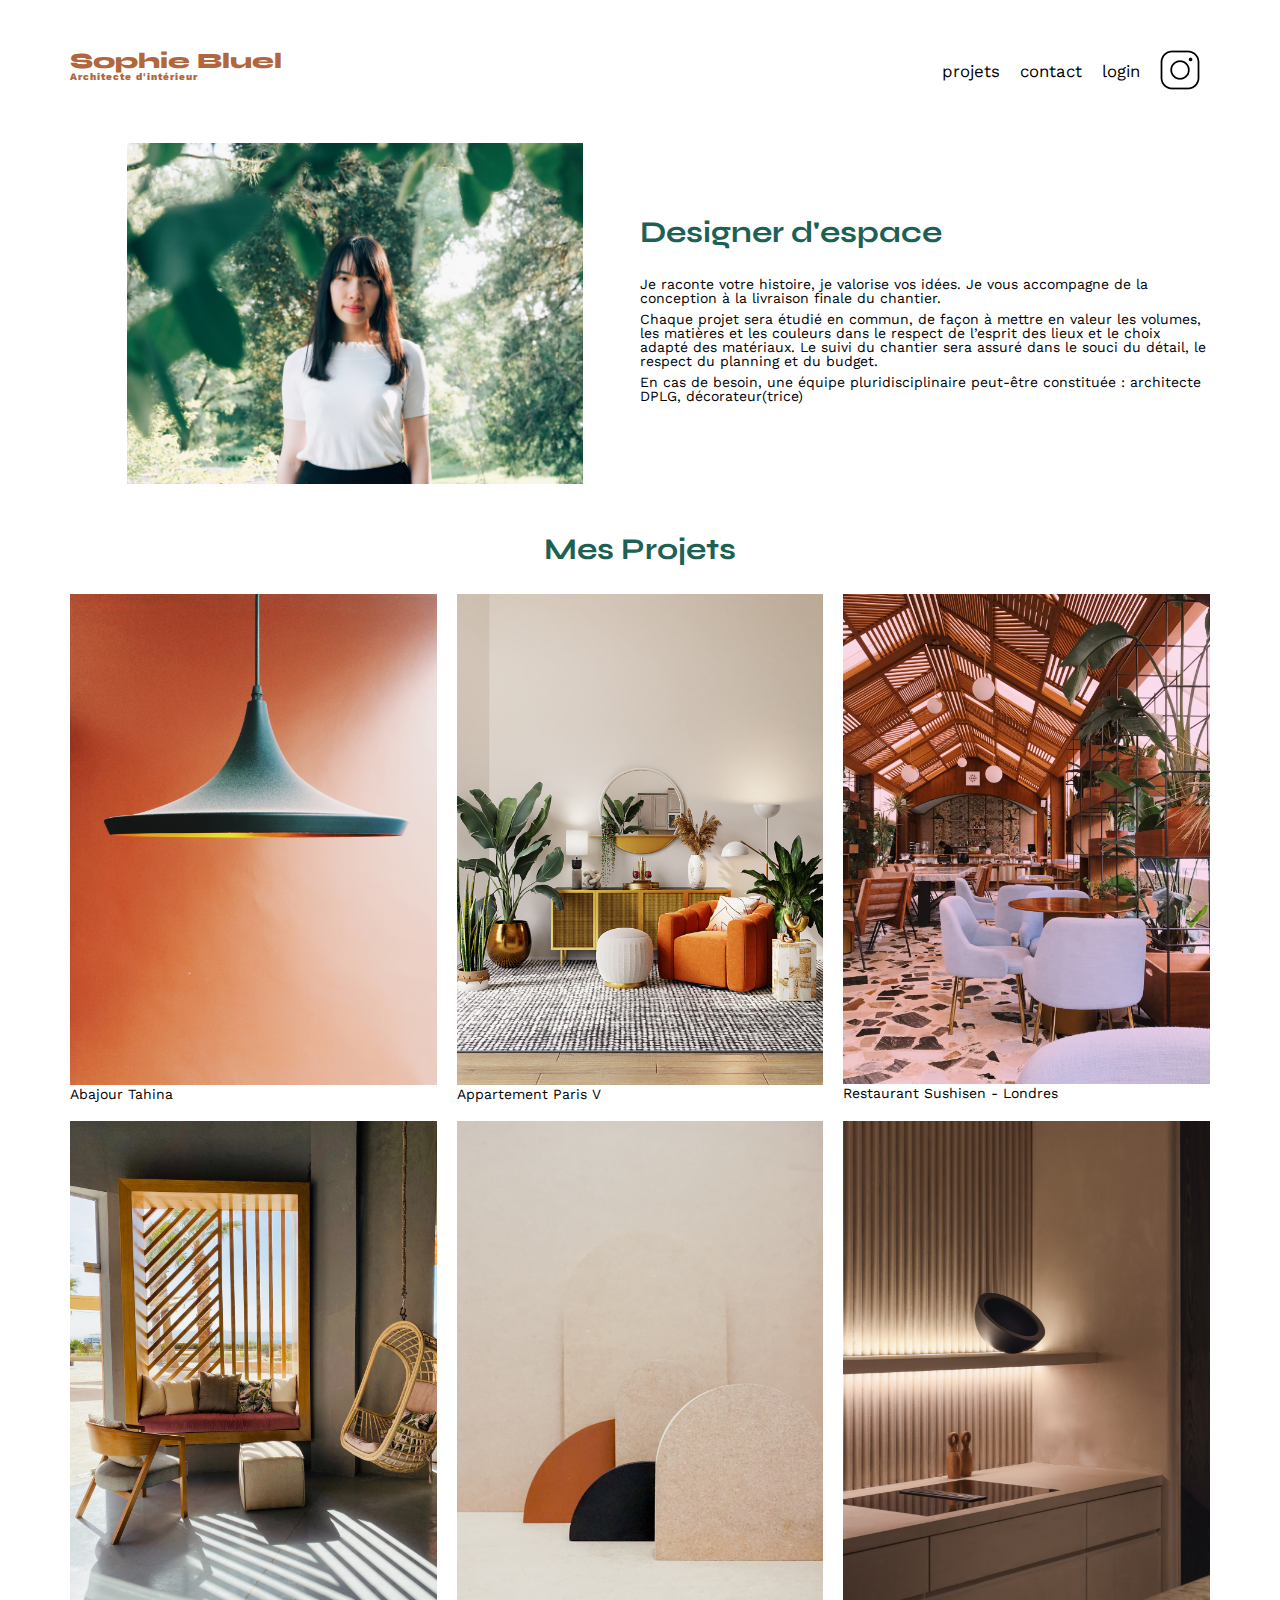
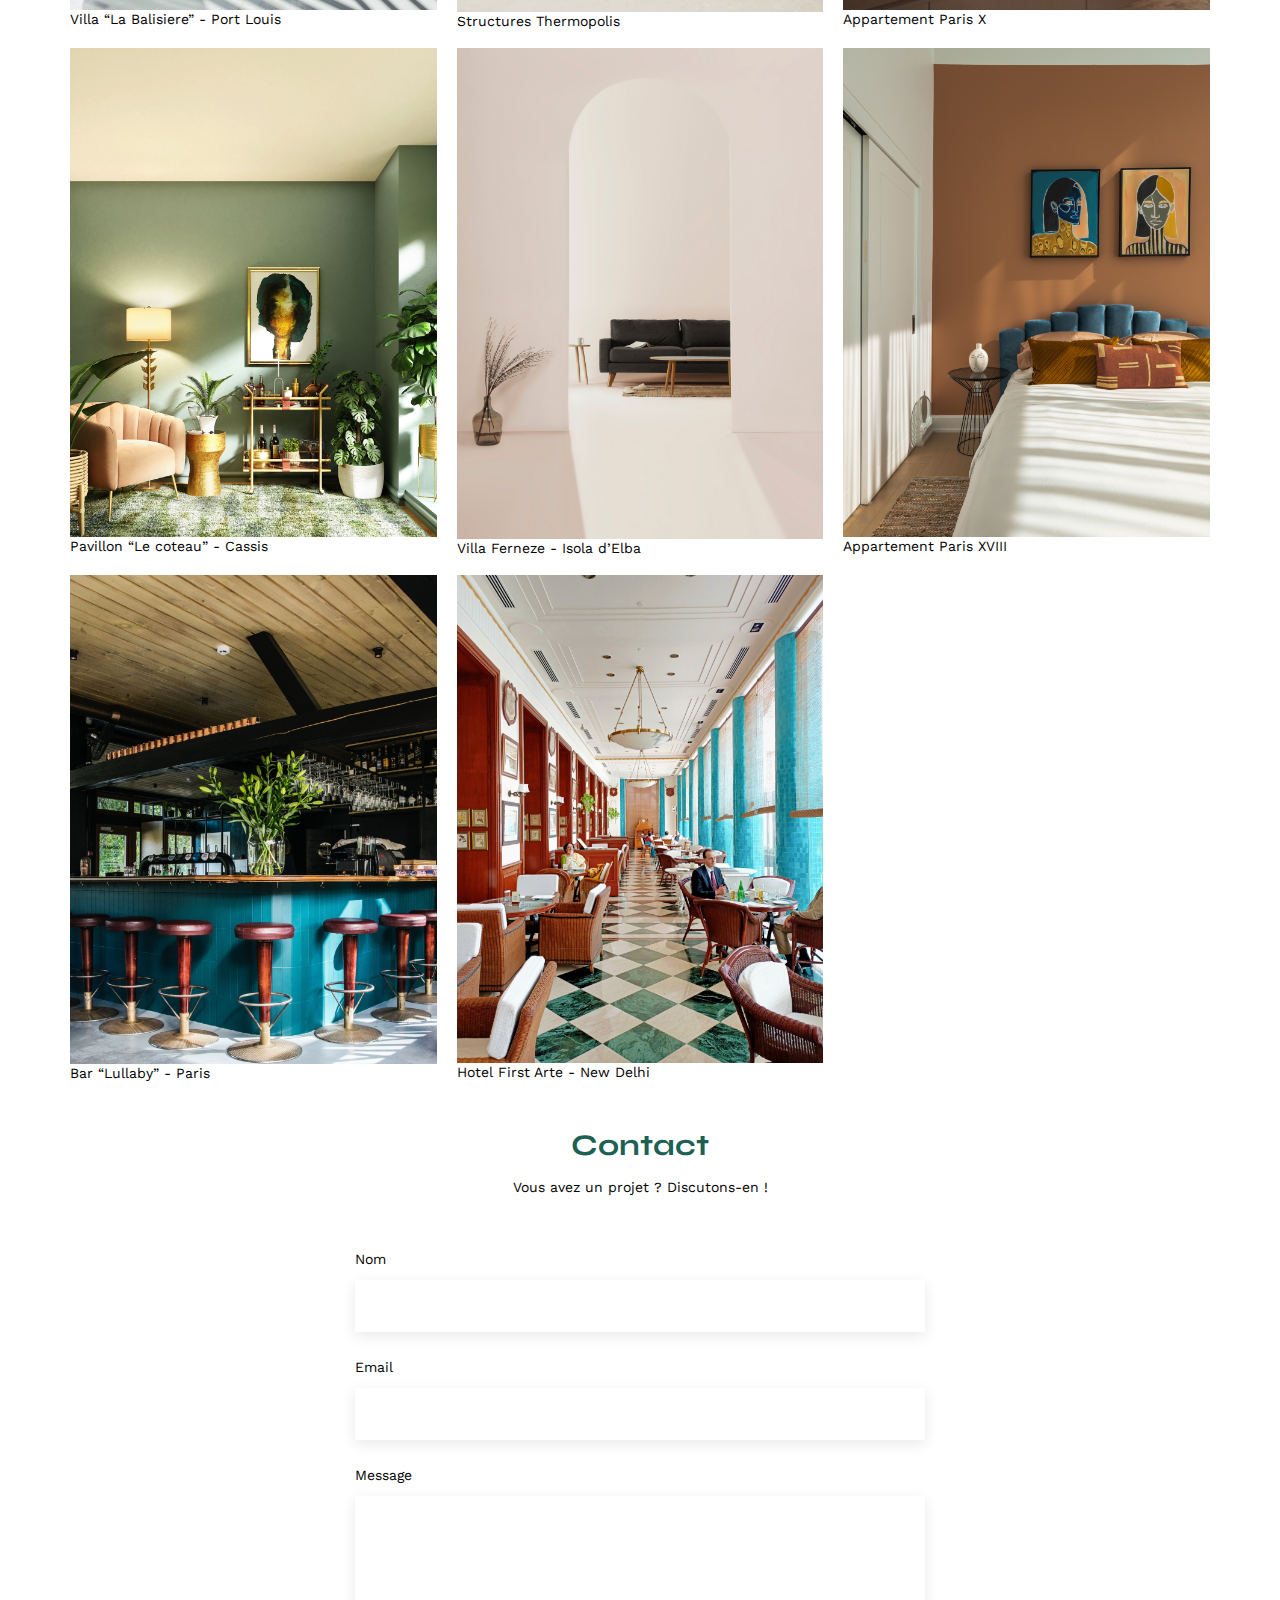
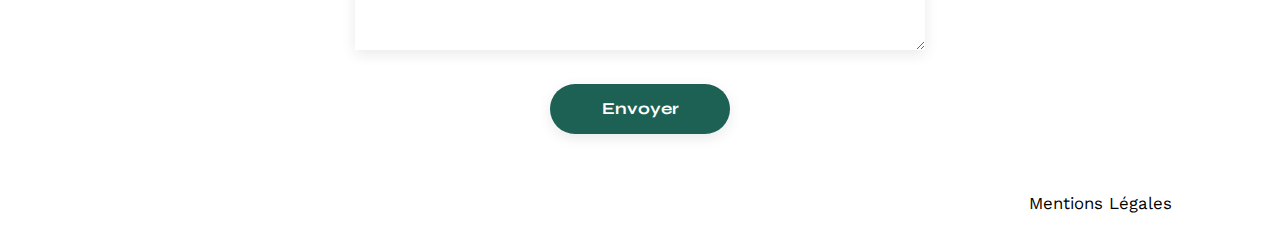
==== FrontEnd/index.html @ b351d97f "first commit" ====
<!DOCTYPE html>
<html lang="fr">
<head>
	<meta charset="UTF-8">
	<title>Sophie Bluel - Architecte d'intérieur</title>
	<meta name="viewport" content="width=device-width, initial-scale=1.0">
	<link rel="preconnect" href="https://fonts.googleapis.com">
	<link rel="preconnect" href="https://fonts.gstatic.com" crossorigin>
	<link href="https://fonts.googleapis.com/css2?family=Syne:wght@700;800&family=Work+Sans&display=swap" rel="stylesheet">
	<meta name="description" content="">
	<link rel="stylesheet" href="./assets/style.css">
</head>
<body>
<header>
	<h1>Sophie Bluel <span>Architecte d'intérieur</span></h1>
	<nav>
		<ul>
			<li>projets</li>
			<li>contact</li>
			<li>login</li>
			<li><img src="./assets/icons/instagram.png" alt="Instagram"></li>
		</ul>
	</nav>
</header>
<main>
	<section id="introduction">
		<figure>
			<img src="./assets/images/sophie-bluel.png" alt="">
		</figure>
		<article>
			<h2>Designer d'espace</h2>
			<p>Je raconte votre histoire, je valorise vos idées. Je vous accompagne de la conception à la livraison finale du chantier.</p>
			<p>Chaque projet sera étudié en commun, de façon à mettre en valeur les volumes, les matières et les couleurs dans le respect de l’esprit des lieux et le choix adapté des matériaux. Le suivi du chantier sera assuré dans le souci du détail, le respect du planning et du budget.</p>
			<p>En cas de besoin, une équipe pluridisciplinaire peut-être constituée : architecte DPLG, décorateur(trice)</p>
		</article>
	</section>
	<section id="portfolio">
		<h2>Mes Projets</h2>
		<div class="gallery">
			<figure>
				<img src="assets/images/abajour-tahina.png" alt="Abajour Tahina">
				<figcaption>Abajour Tahina</figcaption>
			</figure>
			<figure>
				<img src="assets/images/appartement-paris-v.png" alt="Appartement Paris V">
				<figcaption>Appartement Paris V</figcaption>
			</figure>
			<figure>
				<img src="assets/images/restaurant-sushisen-londres.png" alt="Restaurant Sushisen - Londres">
				<figcaption>Restaurant Sushisen - Londres</figcaption>
			</figure>
			<figure>
				<img src="assets/images/la-balisiere.png" alt="Villa “La Balisiere” - Port Louis">
				<figcaption>Villa “La Balisiere” - Port Louis</figcaption>
			</figure>
			<figure>
				<img src="assets/images/structures-thermopolis.png" alt="Structures Thermopolis">
				<figcaption>Structures Thermopolis</figcaption>
			</figure>
			<figure>
				<img src="assets/images/appartement-paris-x.png" alt="Appartement Paris X">
				<figcaption>Appartement Paris X</figcaption>
			</figure>
			<figure>
				<img src="assets/images/le-coteau-cassis.png" alt="Pavillon “Le coteau” - Cassis">
				<figcaption>Pavillon “Le coteau” - Cassis</figcaption>
			</figure>
			<figure>
				<img src="assets/images/villa-ferneze.png" alt="Villa Ferneze - Isola d’Elba">
				<figcaption>Villa Ferneze - Isola d’Elba</figcaption>
			</figure>
			<figure>
				<img src="assets/images/appartement-paris-xviii.png" alt="Appartement Paris XVIII">
				<figcaption>Appartement Paris XVIII</figcaption>
			</figure>
			<figure>
				<img src="assets/images/bar-lullaby-paris.png" alt="Bar “Lullaby” - Paris">
				<figcaption>Bar “Lullaby” - Paris</figcaption>
			</figure>
			<figure>
				<img src="assets/images/hotel-first-arte-new-delhi.png" alt="Hotel First Arte - New Delhi">
				<figcaption>Hotel First Arte - New Delhi</figcaption>
			</figure>
		</div>
	</section>
	<section id="contact">
		<h2>Contact</h2>
		<p>Vous avez un projet ? Discutons-en !</p>
		<form action="#" method="post">
			<label for="name">Nom</label>
			<input type="text" name="name" id="name">
			<label for="email">Email</label>
			<input type="email" name="email" id="email">
			<label for="message">Message</label>
			<textarea name="message" id="message" cols="30" rows="10"></textarea>
			<input type="submit" value="Envoyer">
		</form>
	</section>
</main>

<footer>
	<nav>
		<ul>
			<li>Mentions Légales</li>
		</ul>
	</nav>
</footer>
</body>
</html>
---- FrontEnd/assets/style.css ----
/* http://meyerweb.com/eric/tools/css/reset/
   v2.0 | 20110126
   License: none (public domain)
*/

html, body, div, span, applet, object, iframe,
h1, h2, h3, h4, h5, h6, p, blockquote, pre,
a, abbr, acronym, address, big, cite, code,
del, dfn, em, img, ins, kbd, q, s, samp,
small, strike, strong, sub, sup, tt, var,
b, u, i, center,
dl, dt, dd, ol, ul, li,
fieldset, form, label, legend,
table, caption, tbody, tfoot, thead, tr, th, td,
article, aside, canvas, details, embed,
figure, figcaption, footer, header, hgroup,
menu, nav, output, ruby, section, summary,
time, mark, audio, video {
	margin: 0;
	padding: 0;
	border: 0;
	font-size: 100%;
	font: inherit;
	vertical-align: baseline;
}
/* HTML5 display-role reset for older browsers */
article, aside, details, figcaption, figure,
footer, header, hgroup, menu, nav, section {
	display: block;
}
body {
	line-height: 1;
}
ol, ul {
	list-style: none;
}
blockquote, q {
	quotes: none;
}
blockquote:before, blockquote:after,
q:before, q:after {
	content: '';
	content: none;
}
table {
	border-collapse: collapse;
	border-spacing: 0;
}
/** end reset css**/
body {
	max-width: 1140px;
	margin:auto;
	font-family: 'Work Sans' ;
	font-size: 14px;
}
header {
	display: flex;
	justify-content: space-between;
	margin: 50px 0
}
section {
	margin: 50px 0
}

h1{
	display: flex;
	flex-direction: column;
	font-family: 'Syne';
	font-size: 22px;
	font-weight: 800;
	color: #B1663C
}

h1 > span {
	font-family: 'Work Sans';
	font-size:10px;
	letter-spacing: 0.1em;
;
}

h2{
	font-family: 'Syne';
	font-weight: 700;
	font-size: 30px;
	color: #1D6154
}
nav ul {
	display: flex;
	align-items: center;
	list-style-type: none;

}
nav li {
	padding: 0 10px;
	font-size: 1.2em;
}

li:hover {
	color: #B1663C;
}
#introduction {
	display: flex;
	align-items: center;
}
#introduction figure {
	flex: 1
}
#introduction img {
	display: block;
	margin: auto;
	width: 80%;
}

#introduction article {
	flex: 1
}
#introduction h2 {
	margin-bottom: 1em;
}

#introduction p {
	margin-bottom: 0.5em;
}
#portfolio h2 {
	text-align: center;
	margin-bottom: 1em;
}
.gallery {
	width: 100%;
	display: grid;
	grid-template-columns: 1fr 1fr 1fr;
	grid-column-gap: 20px;
	grid-row-gap: 20px;
}

.gallery img {
	width: 100%;

}
#contact {
	width: 50%;
margin: auto;
}
#contact > * {
	text-align: center;

}
#contact h2{
	margin-bottom: 20px;
}
#contact form {
	text-align: left;
	margin-top:30px;
	display: flex;
	flex-direction: column;
}

#contact input {
	height: 50px;
	font-size: 1.2em;
	border: none;
	box-shadow: 0px 4px 14px rgba(0, 0, 0, 0.09);
}
#contact label {
	margin: 2em 0 1em 0;
}
#contact textarea {
	border: none;
	box-shadow: 0px 4px 14px rgba(0, 0, 0, 0.09);
}

input[type="submit"]{
	font-family: 'Syne';
	font-weight: 700;
	color: white;
	background-color: #1D6154;
	margin : 2em auto ;
	width: 180px;
	text-align: center;
	border-radius: 60px ;
}

footer nav ul {
	display: flex;
	justify-content: flex-end;
	margin: 2em
}
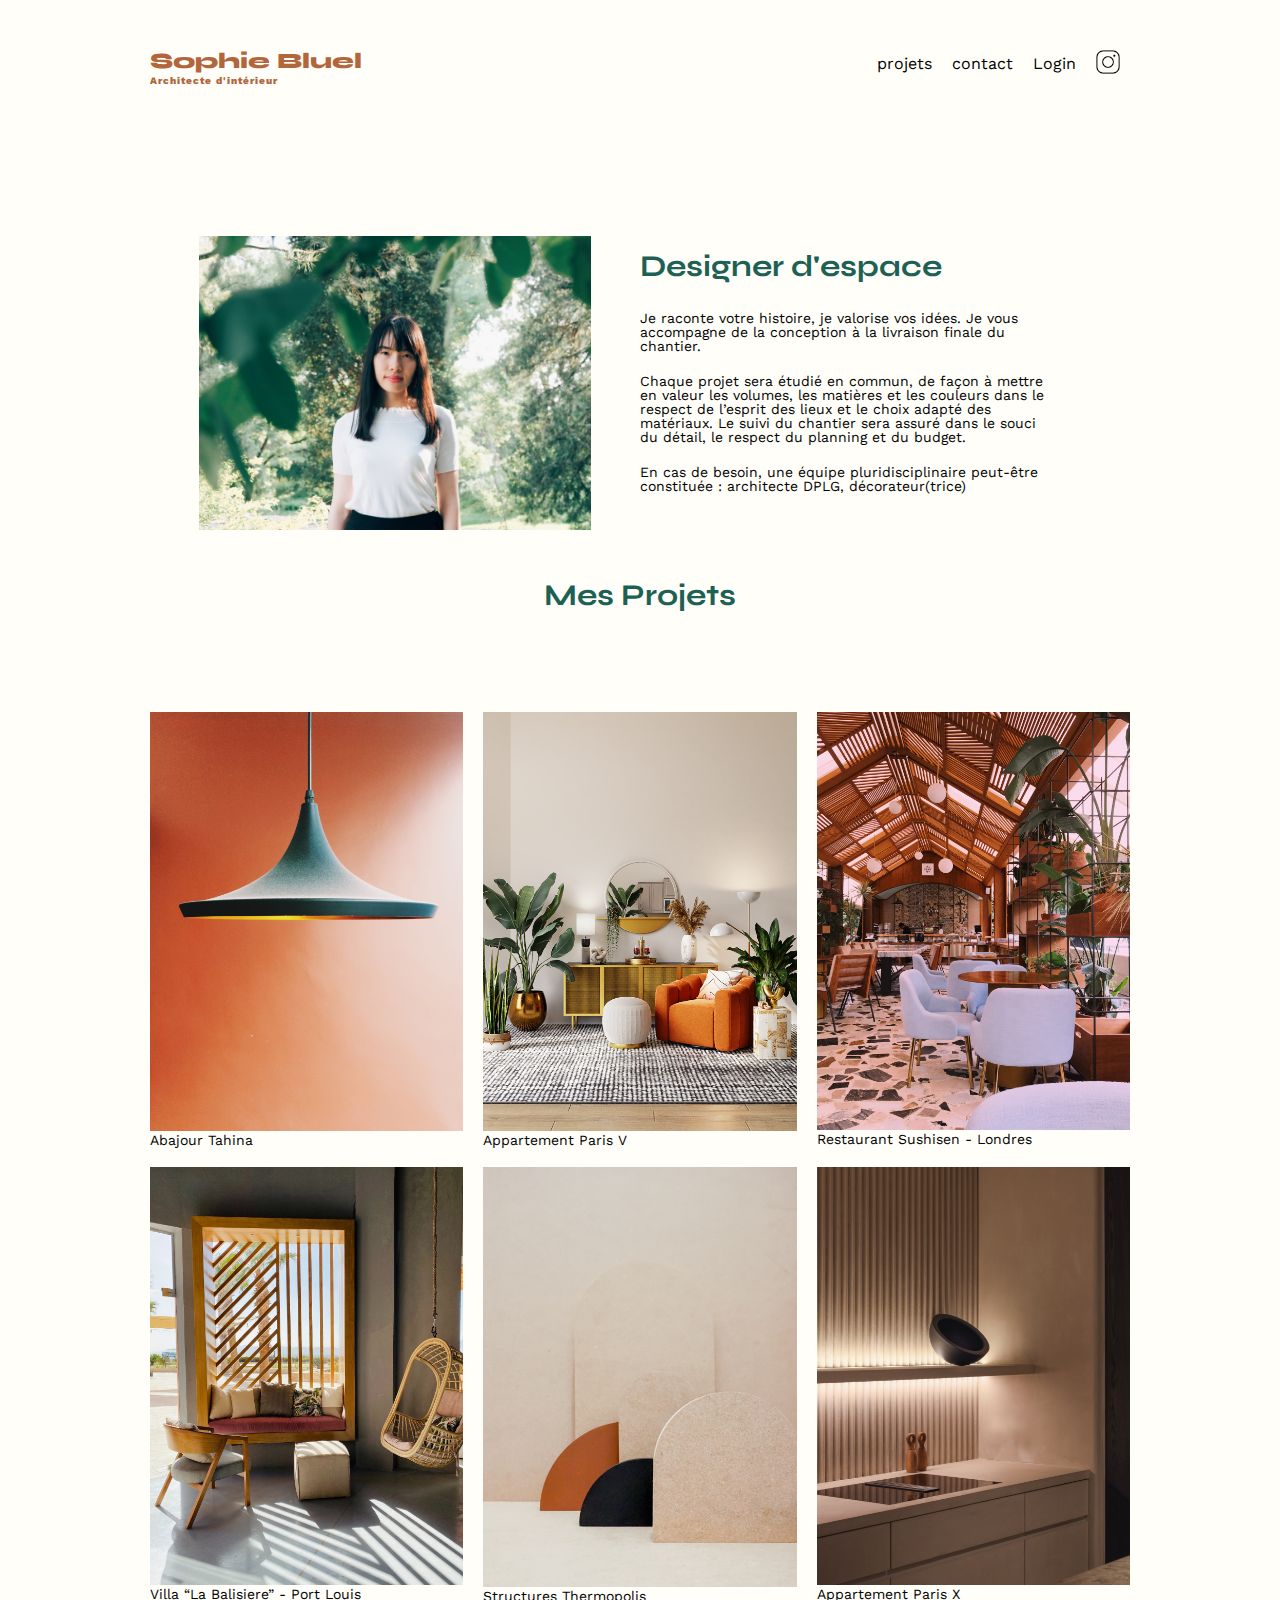
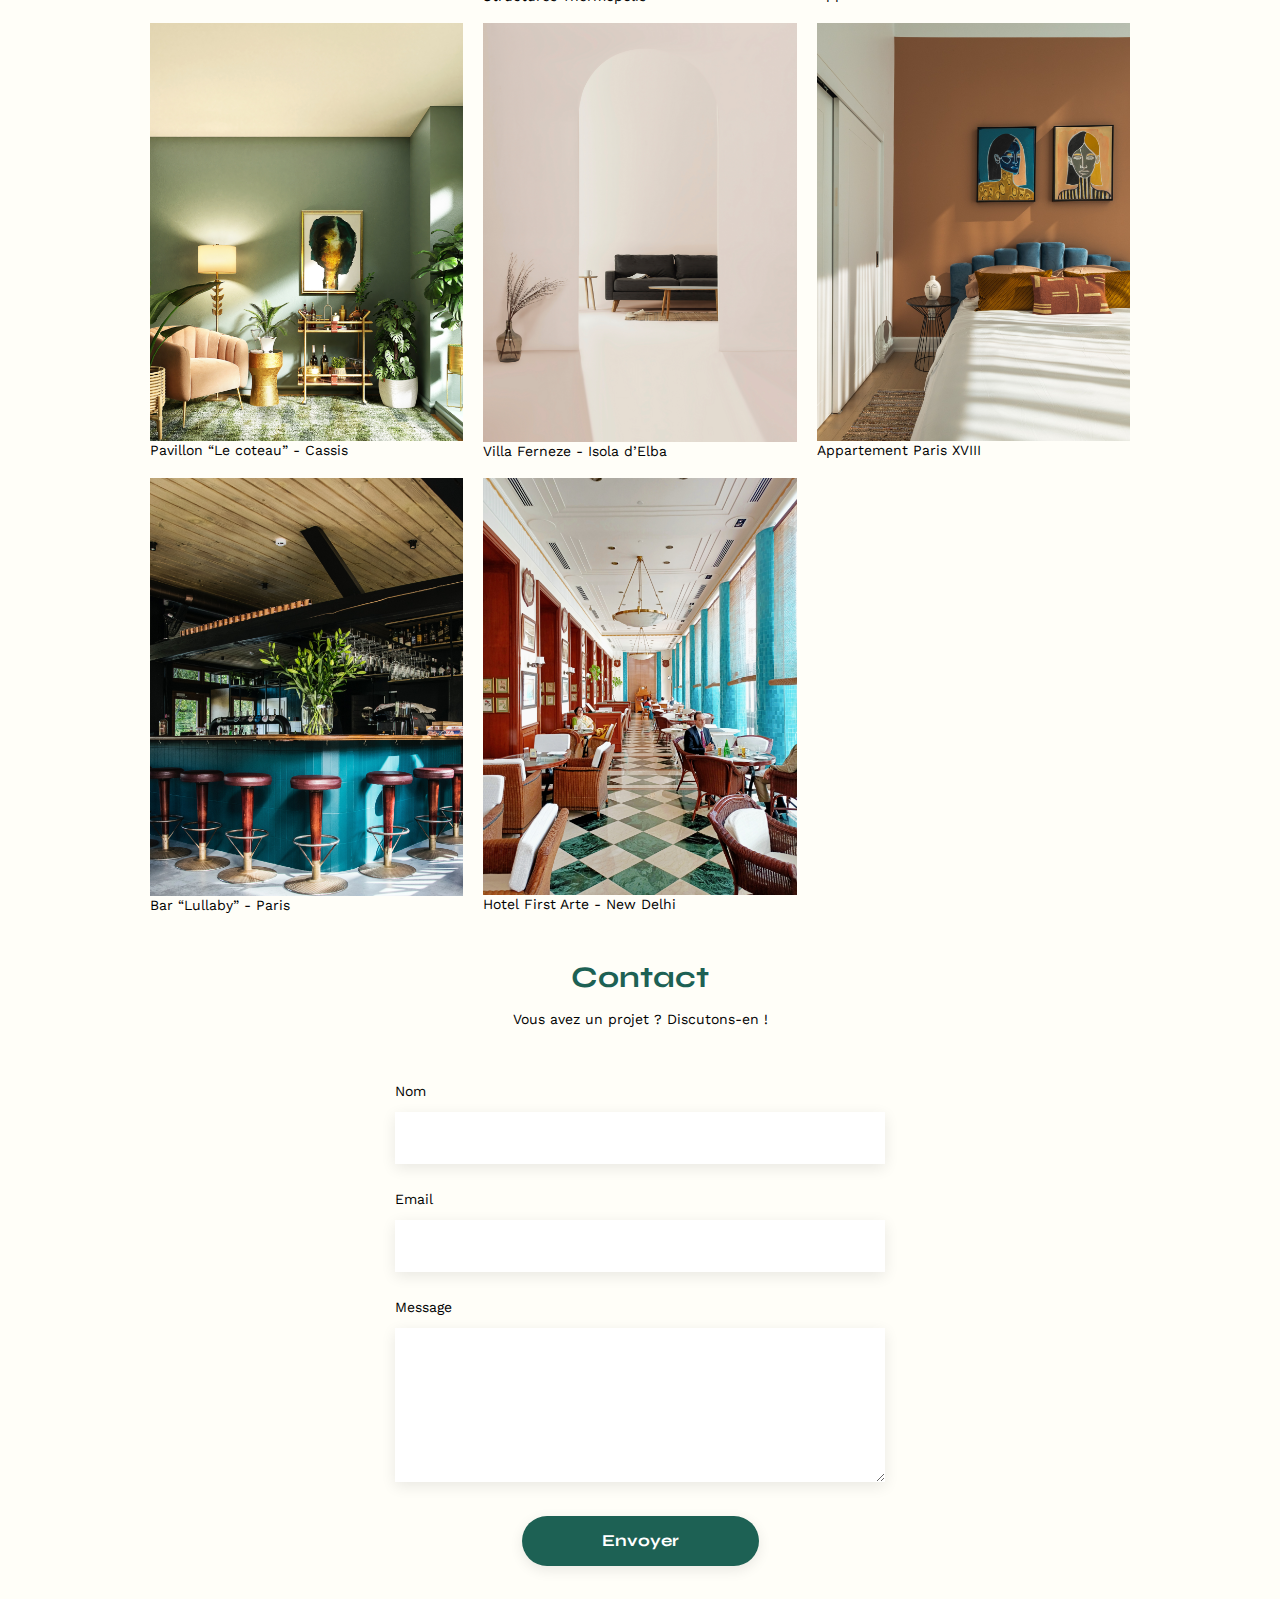
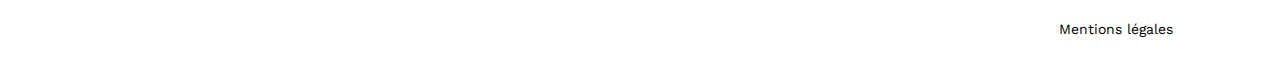
==== commit 181151d2: "projet final" ====
--- a/FrontEnd/index.html
+++ b/FrontEnd/index.html
@@ -1,43 +1,122 @@
 <!DOCTYPE html>
 <html lang="fr">
 <head>
-	<meta charset="UTF-8">
-	<title>Sophie Bluel - Architecte d'intérieur</title>
-	<meta name="viewport" content="width=device-width, initial-scale=1.0">
-	<link rel="preconnect" href="https://fonts.googleapis.com">
-	<link rel="preconnect" href="https://fonts.gstatic.com" crossorigin>
-	<link href="https://fonts.googleapis.com/css2?family=Syne:wght@700;800&family=Work+Sans&display=swap" rel="stylesheet">
-	<meta name="description" content="">
-	<link rel="stylesheet" href="./assets/style.css">
+    <meta charset="UTF-8">
+    <title>Sophie Bluel - Architecte d'intérieur</title>
+    <meta name="viewport" content="width=device-width, initial-scale=1.0">
+    <link rel="preconnect" href="https://fonts.googleapis.com">
+    <link rel="preconnect" href="https://fonts.gstatic.com" crossorigin>
+    <link href="https://fonts.googleapis.com/css2?family=Syne:wght@700;800&family=Work+Sans&display=swap" rel="stylesheet">
+    <script src="https://kit.fontawesome.com/8f2991717e.js" crossorigin="anonymous"></script>
+    <meta name="description" content="">
+    <link rel="stylesheet" href="./assets/style.css">
+    <!--defer pour que le script soit lu après la page HTML : améliore la performance-->
+    <script src="assets/js/api.js" defer></script>
+    <script src="assets/js/script.js" defer></script>
+    <script src="assets/js/function.js"></script>
 </head>
 <body>
 <header>
-	<h1>Sophie Bluel <span>Architecte d'intérieur</span></h1>
-	<nav>
-		<ul>
-			<li>projets</li>
-			<li>contact</li>
-			<li>login</li>
-			<li><img src="./assets/icons/instagram.png" alt="Instagram"></li>
-		</ul>
-	</nav>
+    <h1>Sophie Bluel <span>Architecte d'intérieur</span></h1>
+    <nav>
+        <ul>
+            <li>
+                <a href="#portfolio">projets</a>
+            </li>
+            <li>
+                <a href="#contact">contact</a>
+            </li>
+            <li>
+                <a class="login-link" href="./login.html">Login</a>
+                <a class="logout-link">Logout</a>
+            </li>         
+            <li>
+                <a href="https://www.instagram.com/">
+                    <img class="insta" src="./assets/icons/instagram.png" alt="Instagram">
+                </a>
+            </li>
+        </ul>
+    </nav>
 </header>
 <main>
-	<section id="introduction">
-		<figure>
-			<img src="./assets/images/sophie-bluel.png" alt="">
-		</figure>
-		<article>
-			<h2>Designer d'espace</h2>
-			<p>Je raconte votre histoire, je valorise vos idées. Je vous accompagne de la conception à la livraison finale du chantier.</p>
-			<p>Chaque projet sera étudié en commun, de façon à mettre en valeur les volumes, les matières et les couleurs dans le respect de l’esprit des lieux et le choix adapté des matériaux. Le suivi du chantier sera assuré dans le souci du détail, le respect du planning et du budget.</p>
-			<p>En cas de besoin, une équipe pluridisciplinaire peut-être constituée : architecte DPLG, décorateur(trice)</p>
-		</article>
-	</section>
-	<section id="portfolio">
-		<h2>Mes Projets</h2>
-		<div class="gallery">
-			<figure>
+    <!-- Fenêtre Modale -->
+     <!-- Masquée par défaut, affichée en cliquant sur des éléments spécifiques -->
+    <aside id="modal-overlay" class="display-none" role="dialog">
+        <div class="modal-content">
+            <i class=" close-modal-button fa-solid fa-xmark fa-lg"></i>
+            <!-- Pour afficher les photos dans la modale -->
+            <h3 class="modal-gallery-title">Galerie photo</h3>
+            <div class="modal-gallery"></div>
+            <!-- Formulaire pour ajouter de nouvelles photos -->
+            <i class="modal-arrow-button fa-solid fa-arrow-left fa-lg display-none" aria-hidden="true"></i>
+            <h3 class="modal-add-title display-none">Ajouter photo</h3>
+            <form class="display-none" id="addImgForm" name="addImgForm">
+                <div class="img-form">
+                    <div class="img-add" id="file">
+                        <i class="imgIcon fa-regular fa-image" aria-hidden="true"></i>
+                        <img src="#" alt="Prévisualisation de l'image"
+                            class="preview-img display-none" id="preview">
+                            <!-- Bouton pour sélectionner des fichiers -->
+                        <div class="button-add">
+                            <input type="file" name="image" required>
+                            + Ajouter photo
+                        </div>
+                        <p class="add-text">jpg, png : 4mo max</p>
+                        <p class="error"></p>
+                    </div>
+                        <label for="title">Titre</label>
+                        <!-- Champs de formulaire pour ajouter le titre et sélectionner la catégorie -->
+                        <input type="text" name="title" id="title" required>
+                        <label for="category">Catégorie</label>
+                        <select name="category" id="category" required>
+                            <option value="" label=" "></option>
+                        </select>
+                        <hr>
+                        <input type="submit" class="modal-img-button disabled" value="Valider">
+                </div>
+            </form>
+            <!-- Fin formulaire -->
+            <hr id="hrModalGallery">
+
+            <button id="nextPage" class="modal-img-button">Ajouter une photo</button>
+        </div>
+    </aside>
+    <!-- Fin modale -->
+
+    <!-- Mode Édition -->
+     <!-- Affiché uniquement si l'utilisateur est en mode édition, masqué par défaut -->
+    <div class="mode-edit-overlay display-none">
+        <i class="fa-regular fa-pen-to-square" aria-hidden="true"></i>
+        <p>Mode édition</p>
+    </div>
+    <!-- Fin mode édition -->
+    <section id="introduction">
+        <figure>
+            <img src="./assets/images/sophie-bluel.png" alt="">
+        </figure>
+        <article>
+            <h2>Designer d'espace</h2>
+            <p>Je raconte votre histoire, je valorise vos idées. Je vous accompagne de la conception à la livraison finale du chantier.</p>
+            <p>Chaque projet sera étudié en commun, de façon à mettre en valeur les volumes, les matières et les couleurs dans le respect de l’esprit des lieux et le choix adapté des matériaux. Le suivi du chantier sera assuré dans le souci du détail, le respect du planning et du budget.</p>
+            <p>En cas de besoin, une équipe pluridisciplinaire peut-être constituée : architecte DPLG, décorateur(trice)</p>
+        </article>
+    </section>
+    <section id="portfolio">
+        <div class="portfolio-text">
+            <h2>Mes Projets</h2>
+            	  <!-- Lien "modifier" affiché uniquement en mode édition -->
+				<a class="edit-modif display-none">
+					<i class="fa-regular fa-pen-to-square" aria-hidden="true"></i>
+					<span>modifier</span>
+				</a>
+              
+        </div>
+        <!-- Liens de filtre et galerie des projets -->
+        <div class="filter__links"></div>
+        <div class="gallery">
+
+
+            <figure>
 				<img src="assets/images/abajour-tahina.png" alt="Abajour Tahina">
 				<figcaption>Abajour Tahina</figcaption>
 			</figure>
@@ -81,29 +160,28 @@
 				<img src="assets/images/hotel-first-arte-new-delhi.png" alt="Hotel First Arte - New Delhi">
 				<figcaption>Hotel First Arte - New Delhi</figcaption>
 			</figure>
-		</div>
-	</section>
-	<section id="contact">
-		<h2>Contact</h2>
-		<p>Vous avez un projet ? Discutons-en !</p>
-		<form action="#" method="post">
-			<label for="name">Nom</label>
-			<input type="text" name="name" id="name">
-			<label for="email">Email</label>
-			<input type="email" name="email" id="email">
-			<label for="message">Message</label>
-			<textarea name="message" id="message" cols="30" rows="10"></textarea>
-			<input type="submit" value="Envoyer">
-		</form>
-	</section>
+        </div>
+    </section>
+
+    <!-- Section Contact -->
+    <section id="contact">
+        <h2>Contact</h2>
+        <p>Vous avez un projet ? Discutons-en !</p>
+        <form action="#" method="post">
+            <label for="name">Nom</label>
+            <input type="text" name="name" id="name">
+            <label for="email">Email</label>
+            <input type="email" name="email" id="email">
+            <label for="message">Message</label>
+            <textarea name="message" id="message" cols="30" rows="10"></textarea>
+            <input type="submit" value="Envoyer">
+        </form>
+    </section>
 </main>
-
 <footer>
-	<nav>
-		<ul>
-			<li>Mentions Légales</li>
-		</ul>
-	</nav>
+    <div class="container">
+        <p class="info_hover">Mentions légales</p>
+    </div>
 </footer>
 </body>
 </html>
--- a/FrontEnd/assets/style.css
+++ b/FrontEnd/assets/style.css
@@ -13,7 +13,7 @@
 fieldset, form, label, legend,
 table, caption, tbody, tfoot, thead, tr, th, td,
 article, aside, canvas, details, embed,
-figure, figcaption, footer, header, hgroup,
+figure, figcaption, header, hgroup,
 menu, nav, output, ruby, section, summary,
 time, mark, audio, video {
 	margin: 0;
@@ -25,7 +25,7 @@
 }
 /* HTML5 display-role reset for older browsers */
 article, aside, details, figcaption, figure,
-footer, header, hgroup, menu, nav, section {
+header, hgroup, menu, nav, section {
 	display: block;
 }
 body {
@@ -48,16 +48,29 @@
 }
 /** end reset css**/
 body {
-	max-width: 1140px;
-	margin:auto;
+	max-width: 1440px;
+	margin: auto;
 	font-family: 'Work Sans' ;
 	font-size: 14px;
+	background: #FFFEF8;
 }
 header {
 	display: flex;
 	justify-content: space-between;
-	margin: 50px 0
-}
+	margin: 50px 150px 150px;
+}
+
+main {
+	margin: 0 150px;
+}
+
+a,
+button,
+li,
+input[type="submit"] {
+	cursor: pointer;
+}
+
 section {
 	margin: 50px 0
 }
@@ -68,7 +81,8 @@
 	font-family: 'Syne';
 	font-size: 22px;
 	font-weight: 800;
-	color: #B1663C
+	color: #B1663C;
+	gap: 4px;
 }
 
 h1 > span {
@@ -84,6 +98,8 @@
 	font-size: 30px;
 	color: #1D6154
 }
+
+/* NAV */
 nav ul {
 	display: flex;
 	align-items: center;
@@ -92,12 +108,39 @@
 }
 nav li {
 	padding: 0 10px;
-	font-size: 1.2em;
-}
-
-li:hover {
+	font-weight: 400;
+	font-size: 16px;
+	cursor: pointer;
+}
+/* li and link */
+li:hover,
+li a:visited:hover,
+li a:hover {
 	color: #B1663C;
 }
+li a {
+	text-decoration: none;
+	color: black;
+}
+a {
+	text-decoration: none;
+}
+
+li a:visited {
+	color: black;
+}
+
+/* link */
+.active {
+	font-weight: 900;
+	font-size: 18px;
+}
+
+.insta {
+	width: 24px;
+	height: 24px;
+}
+/* Introduction */
 #introduction {
 	display: flex;
 	align-items: center;
@@ -119,12 +162,49 @@
 }
 
 #introduction p {
-	margin-bottom: 0.5em;
-}
+	margin-bottom: 1.5em;
+	width: 404px;
+}
+
+/* PORTFOLIO */
 #portfolio h2 {
 	text-align: center;
 	margin-bottom: 1em;
 }
+
+.portfolio-text {
+	position: relative;
+}
+
+.filter__links {
+	display: flex;
+	margin: 51px;
+	gap: 10px;
+	justify-content: center;
+}
+
+.filter__links a {
+    text-align: center;
+    font-family: Syne;
+    font-size: 16px;
+    font-style: normal;
+    font-weight: 700;
+    line-height: normal;
+    text-align: center;
+    min-width: 100px;
+    padding: 9px;
+    color: #1D6154;
+    border-radius: 60px;
+    border: 1px solid #1D6154;
+    text-decoration: none;
+}
+
+.filter__links .active,
+.filter__links .filters:hover {
+	color: #fff;
+	background-color: #1D6154;
+}
+
 .gallery {
 	width: 100%;
 	display: grid;
@@ -137,9 +217,10 @@
 	width: 100%;
 
 }
+/* Contact */
 #contact {
 	width: 50%;
-margin: auto;
+	margin: auto;
 }
 #contact > * {
 	text-align: center;
@@ -175,14 +256,327 @@
 	color: white;
 	background-color: #1D6154;
 	margin : 2em auto ;
-	width: 180px;
+	width: 237px;
 	text-align: center;
 	border-radius: 60px ;
 }
 
-footer nav ul {
-	display: flex;
+/* login */
+.login {
+    width: 50%;
+    margin: auto;
+    margin-bottom: 200px;
+}
+
+.login > * {
+    text-align: center;
+}
+
+.login h2 {
+    margin-bottom: 20px;
+}
+
+.login form {
+    margin-top: 30px;
+    display: flex;
+    flex-direction: column;
+}
+
+.login input {
+    height: 50px;
+    font-size: 1.2em;
+    border: none;
+    box-shadow: 0px 4px 14px rgba(0, 0, 0, 0.09);
+}
+
+.login__mdpoublie {
+    display: block;
+    color: #3D3D3D;
+}
+
+.invalid-input {
+	border: 1px solid red;
+}
+
+.login label {
+	margin: 2em 0 1em 0;
+}
+  
+/* login */
+
+footer {
+	display: flex;
+	height: 60px;
 	justify-content: flex-end;
-	margin: 2em
-}
-
+	background: #fff;
+}
+
+.container {
+	display: flex;
+	align-items: center;
+	position: relative;
+	right: 107px;
+}
+.info_hover:hover {
+	color: #B1663C;
+}
+
+/* Modal */
+.mode-edit-overlay {
+	display: inline-flex;
+	position: absolute;
+	top: 0;
+	left: 0;
+	width: 100%;
+	height: 50px;
+	background-color: #000;
+	color: #FFF;
+	align-items: center;
+	justify-content: center;
+	z-index: 9999;
+	font-size: 16px;
+	font-weight: 400;
+	gap: 21px;
+}
+
+.edit-modif {
+	display: flex;
+	gap: 10px;
+	position: absolute;
+	top: 9px;
+	left: calc(50% + 111px);
+	margin-left: 10px;
+	color: #000;
+}
+
+#modal-overlay {
+	position: fixed;
+	top: 0px;
+	left: 0px;
+	width: 100%;
+	height: 100%;
+	background-color: rgba(0, 0, 0, 0.30);
+	z-index: 9999;
+}
+
+.modal-content {
+	border-radius: 10px;
+	position: absolute;
+	top: 50%;
+	left: 50%;
+	margin: 2em auto;
+	transform: translate(-50%, -50%);
+	background-color: white;
+	padding: 60px 105px 45px 105px;
+	text-align: center;
+}
+
+.modal-content hr {
+	height: 1px;
+	background-color: #B3B3B3;
+	border: none;
+	margin-bottom: 38px;
+}
+
+.modal-content .modal-img-button {
+	height: 36px;
+	font-size: 14px;
+	font-family: 'Syne';
+	font-weight: 700;
+	color: white;
+	background-color: #1D6154;
+	padding: 10px 49px;
+	text-align: center;
+	border-radius: 60px;
+}
+
+.modal-img-button {
+	width: 237px;
+	margin: 2em auto 10px auto;
+	border: transparent;
+}
+
+.close-modal-button {
+	width: 22px;
+	height: 22px;
+	position: absolute;
+	top: 26px;
+	right: 30px;
+	cursor: pointer;
+	display: flex;
+	justify-content: center;
+	align-items: center;
+}
+
+.modal-gallery-title,
+.modal-add-title {
+	color: #000;
+	text-align: center;
+	font-family: Work Sans;
+	font-size: 26px;
+	font-style: normal;
+	font-weight: 400;
+	line-height: normal;
+}
+
+.modal-gallery {
+	margin-top: 46px;
+	margin-bottom: 67px;
+	display: grid;
+	align-items: center;
+	width: 420px;
+	grid-template-columns: repeat(5, 1fr);
+	grid-gap: 6px;
+	grid-row-gap: 26px;
+}
+
+.modal-gallery img {
+	max-height: 105px;
+	max-width: 78px;
+}
+
+.delete-icon {
+	color: white;
+	background-color: black;
+	position: absolute;
+	top: 6px;
+	right: 6px;
+	width: 17px;
+	height: 17px;
+	display: flex;
+	justify-content: center;
+	align-items: center;
+	border-radius: 2px;
+}
+
+.modal-arrow-button {
+	display: flex;
+	width: 21px;
+	height: 18px;
+	position: absolute;
+	top: 27px;
+	left: 30px;
+	cursor: pointer;
+	justify-content: center;
+	align-items: center;
+}
+
+#addImgForm .img-form {
+	margin-top: 46px;
+	width: 420px;
+	display: flex;
+	flex-direction: column;
+}
+
+.img-add {
+	display: flex;
+	gap: 7px;
+	flex-direction: column;
+	justify-content: center;
+	align-items: center;
+	width: 420px;
+	height: 169px;
+	flex-shrink: 0;
+	border-radius: 3px;
+	background: #E8F1F6;
+}
+
+.img-add .imgIcon {
+	font-size: 68px;
+	color: #B9C5CC;
+}
+
+.preview-img {
+	height: 100%;
+}
+
+.error {
+	color: red;
+	text-align: center;
+	font-family: Work Sans;
+	font-size: 12px;
+	font-style: normal;
+	font-weight: 400;
+	line-height: normal;
+}
+
+.error-input {
+	border: 2px solid red !important;
+}
+
+.error-message {
+	color: red;
+	margin-top: 4px;
+  }
+
+.button-add {
+	width: auto !important;
+	border-radius: 50px;
+	background: #CBD6DC;
+	padding: 10px 33px;
+	text-align: center;
+	position: relative;
+	display: inline-block;
+	overflow: hidden;
+	z-index: 3;
+	white-space: nowrap;
+}
+
+.button-add input {
+	position: absolute;
+	left: 0;
+	top: 0;
+	width: 100%;
+	height: 105%;
+	cursor: pointer;
+	opacity: 0;
+}
+
+.add-text {
+	color: #444;
+	text-align: center;
+	font-family: Work Sans;
+	font-size: 10px;
+	font-style: normal;
+	font-weight: 400;
+	line-height: normal;
+}
+
+.img-form input,
+.img-form select {
+	background-color: white;
+	height: 50px;
+	font-family: Work Sans;
+	font-size: 14px;
+	font-weight: 400;
+	border: none;
+	box-shadow: 0px 4px 14px rgba(0, 0, 0, 0.09);
+
+}
+
+.img-form hr {
+	display: block;
+	height: 1px;
+	background-color: #B3B3B3;
+	border: none;
+	margin-bottom: 38px;
+}
+
+#addImgForm label {
+	text-align: start;
+	margin: 2em 0 1em 0;
+}
+
+#addImgForm hr {
+	margin: 0px;
+	margin-top: 47px;
+}
+
+.display-none {
+	display: none !important;
+}
+
+.disabled {
+	color: white !important;
+	background-color: #A7A7A7 !important;
+}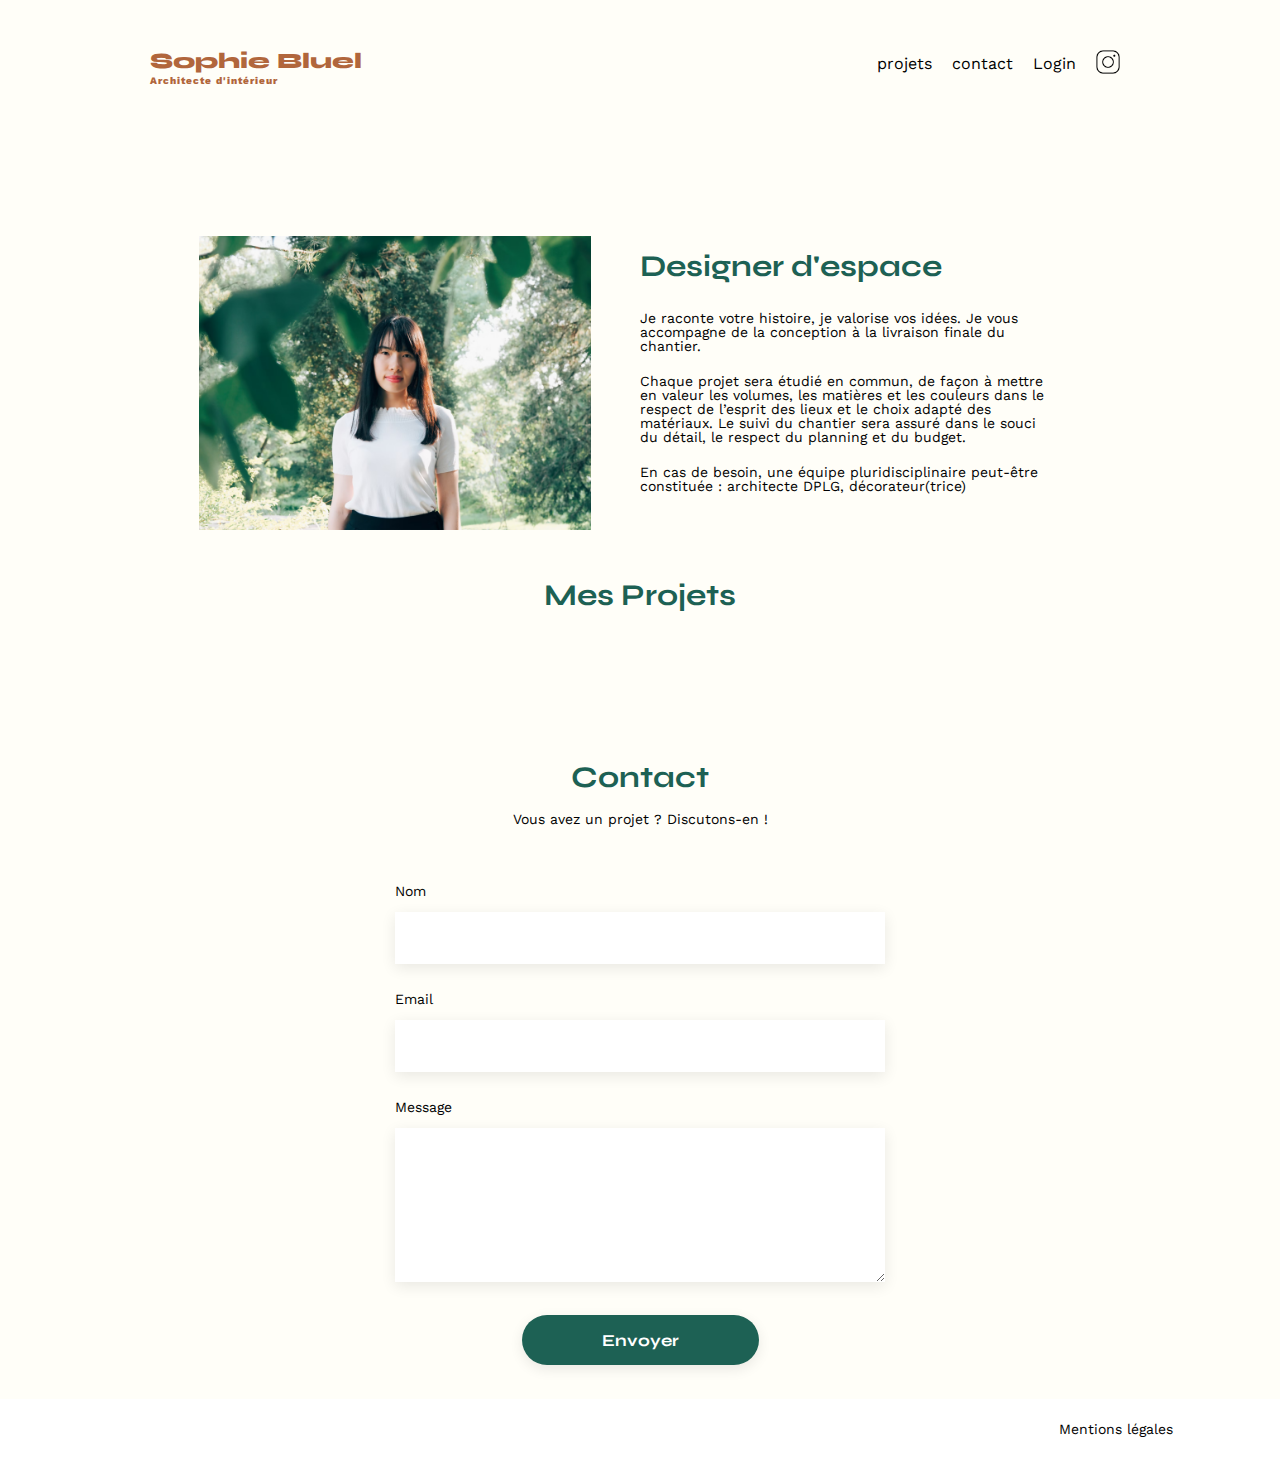
==== commit 7e9e673c: "Version finale avec màj des commentaires et revue de l'affichage de la galerie" ====
--- a/FrontEnd/index.html
+++ b/FrontEnd/index.html
@@ -10,7 +10,7 @@
     <script src="https://kit.fontawesome.com/8f2991717e.js" crossorigin="anonymous"></script>
     <meta name="description" content="">
     <link rel="stylesheet" href="./assets/style.css">
-    <!--defer pour que le script soit lu après la page HTML : améliore la performance-->
+    <!-- defer pour que le script soit lu après la page HTML : améliore la performance -->
     <script src="assets/js/api.js" defer></script>
     <script src="assets/js/script.js" defer></script>
     <script src="assets/js/function.js"></script>
@@ -116,50 +116,6 @@
         <div class="gallery">
 
 
-            <figure>
-				<img src="assets/images/abajour-tahina.png" alt="Abajour Tahina">
-				<figcaption>Abajour Tahina</figcaption>
-			</figure>
-			<figure>
-				<img src="assets/images/appartement-paris-v.png" alt="Appartement Paris V">
-				<figcaption>Appartement Paris V</figcaption>
-			</figure>
-			<figure>
-				<img src="assets/images/restaurant-sushisen-londres.png" alt="Restaurant Sushisen - Londres">
-				<figcaption>Restaurant Sushisen - Londres</figcaption>
-			</figure>
-			<figure>
-				<img src="assets/images/la-balisiere.png" alt="Villa “La Balisiere” - Port Louis">
-				<figcaption>Villa “La Balisiere” - Port Louis</figcaption>
-			</figure>
-			<figure>
-				<img src="assets/images/structures-thermopolis.png" alt="Structures Thermopolis">
-				<figcaption>Structures Thermopolis</figcaption>
-			</figure>
-			<figure>
-				<img src="assets/images/appartement-paris-x.png" alt="Appartement Paris X">
-				<figcaption>Appartement Paris X</figcaption>
-			</figure>
-			<figure>
-				<img src="assets/images/le-coteau-cassis.png" alt="Pavillon “Le coteau” - Cassis">
-				<figcaption>Pavillon “Le coteau” - Cassis</figcaption>
-			</figure>
-			<figure>
-				<img src="assets/images/villa-ferneze.png" alt="Villa Ferneze - Isola d’Elba">
-				<figcaption>Villa Ferneze - Isola d’Elba</figcaption>
-			</figure>
-			<figure>
-				<img src="assets/images/appartement-paris-xviii.png" alt="Appartement Paris XVIII">
-				<figcaption>Appartement Paris XVIII</figcaption>
-			</figure>
-			<figure>
-				<img src="assets/images/bar-lullaby-paris.png" alt="Bar “Lullaby” - Paris">
-				<figcaption>Bar “Lullaby” - Paris</figcaption>
-			</figure>
-			<figure>
-				<img src="assets/images/hotel-first-arte-new-delhi.png" alt="Hotel First Arte - New Delhi">
-				<figcaption>Hotel First Arte - New Delhi</figcaption>
-			</figure>
         </div>
     </section>
 
--- a/FrontEnd/assets/style.css
+++ b/FrontEnd/assets/style.css
@@ -46,7 +46,7 @@
 	border-collapse: collapse;
 	border-spacing: 0;
 }
-/** end reset css**/
+/** end reset css **/
 body {
 	max-width: 1440px;
 	margin: auto;
